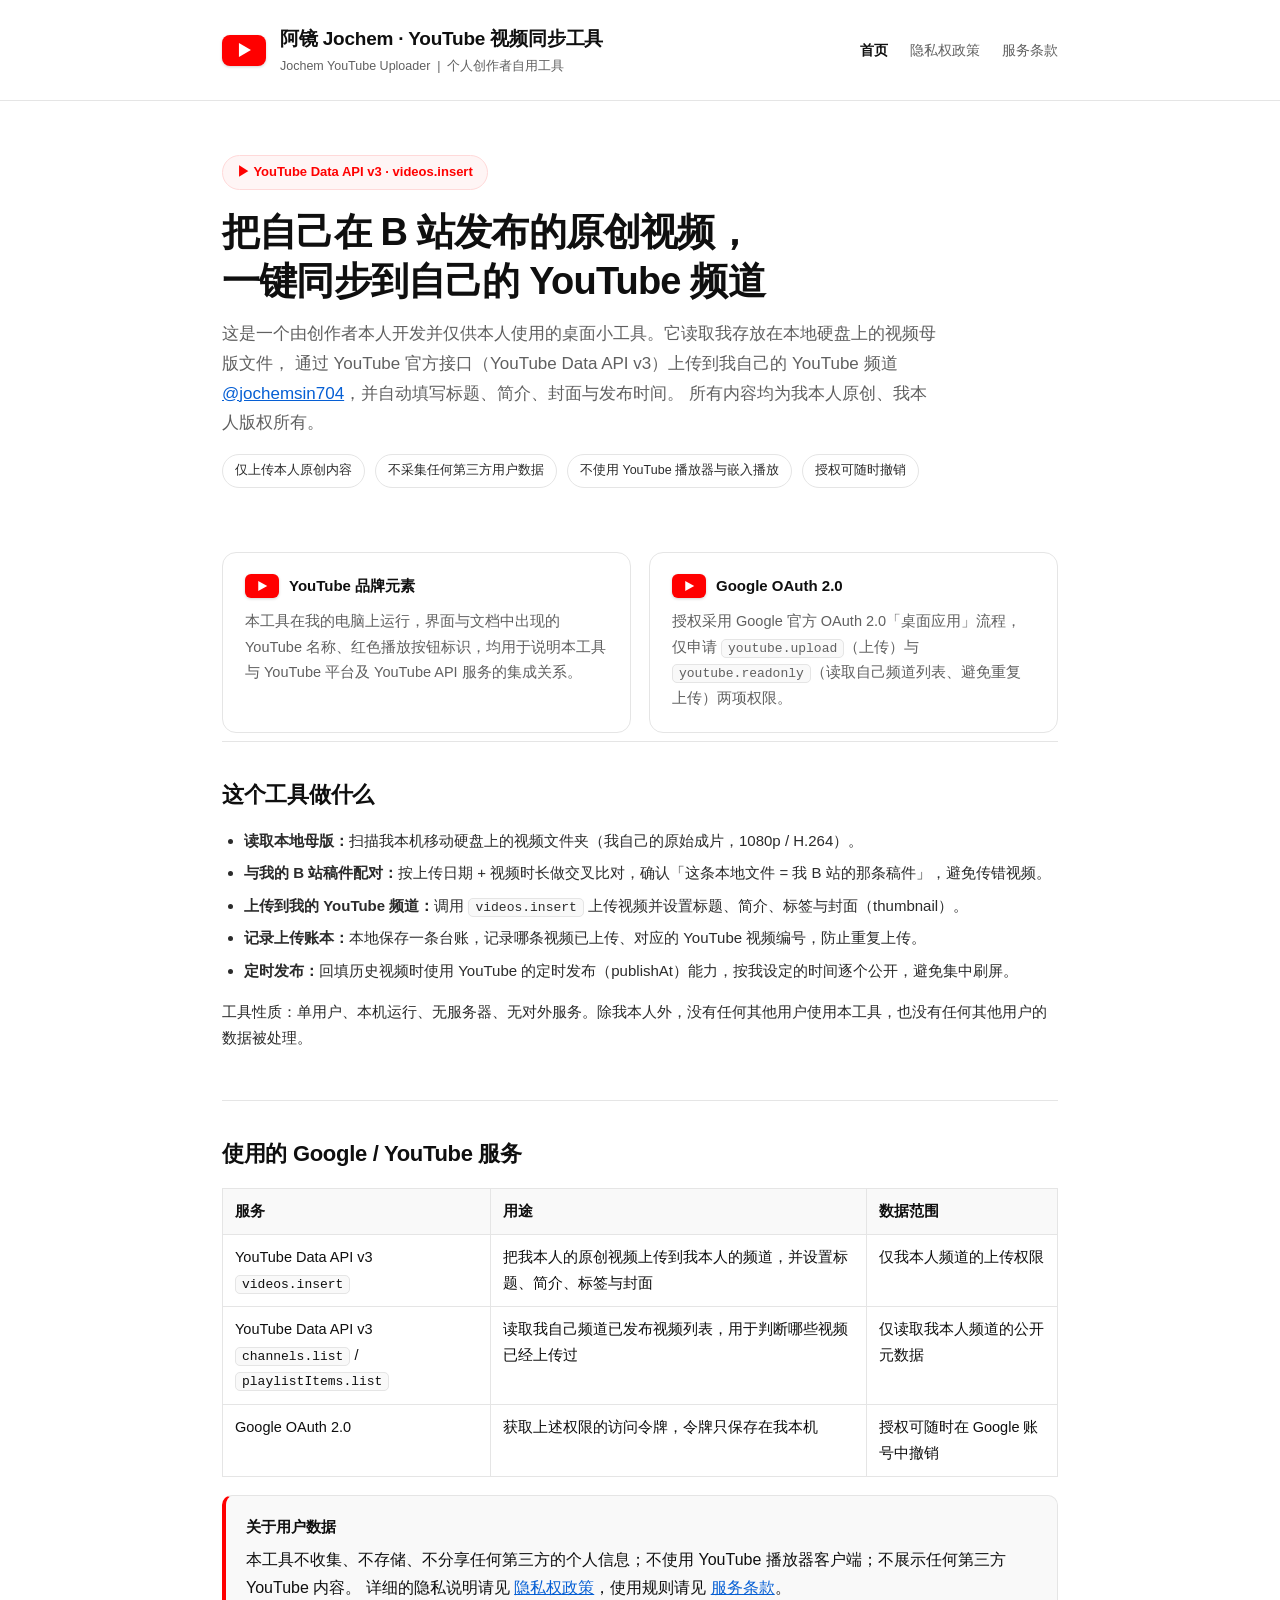
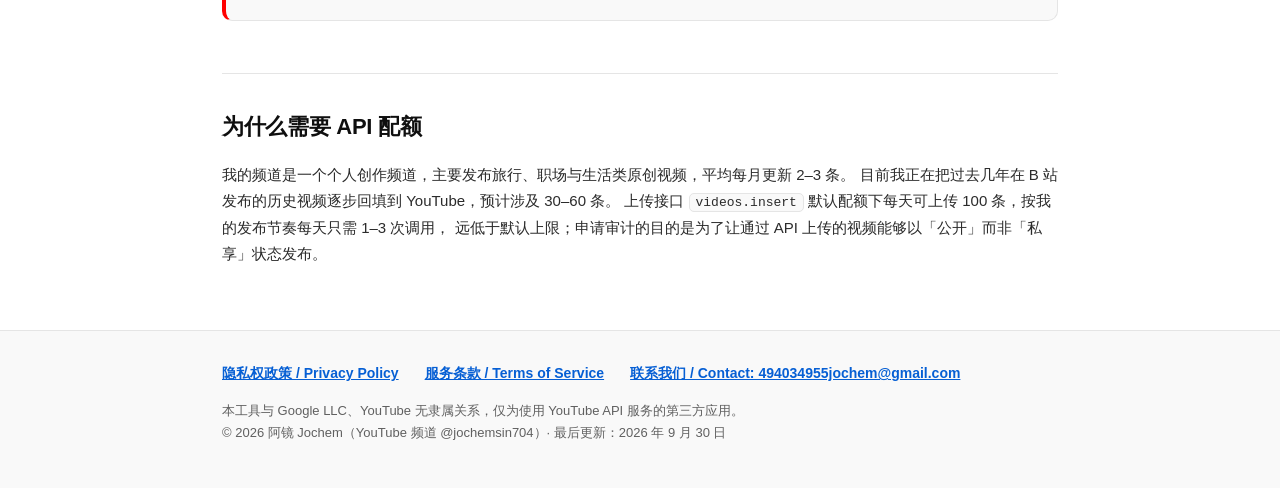
==== index.html @ b495629d "Add privacy policy, terms of service and homepage for Jochem YouTube Uploader" ====
<!DOCTYPE html>
<html lang="zh-CN">
<head>
<meta charset="utf-8">
<meta name="viewport" content="width=device-width,initial-scale=1">
<title>阿镜 Jochem · YouTube 视频同步工具</title>
<link rel="stylesheet" href="style.css">
</head>
<body>
<header class="site">
  <div class="wrap brand">
    <div class="play"></div>
    <div>
      <h1>阿镜 Jochem · YouTube 视频同步工具</h1>
      <div class="sub">Jochem YouTube Uploader &nbsp;|&nbsp; 个人创作者自用工具</div>
    </div>
    <nav class="top">
      <a href="index.html" class="active">首页</a>
      <a href="privacy.html">隐私权政策</a>
      <a href="terms.html">服务条款</a>
    </nav>
  </div>
</header>

<div class="wrap">
  <div class="hero">
    <span class="kicker">▶ YouTube Data API v3 · videos.insert</span>
    <h2>把自己在 B 站发布的原创视频，<br>一键同步到自己的 YouTube 频道</h2>
    <p class="lead">
      这是一个由创作者本人开发并仅供本人使用的桌面小工具。它读取我存放在本地硬盘上的视频母版文件，
      通过 YouTube 官方接口（YouTube Data API v3）上传到我自己的 YouTube 频道
      <a href="https://www.youtube.com/@jochemsin704">@jochemsin704</a>，并自动填写标题、简介、封面与发布时间。
      所有内容均为我本人原创、我本人版权所有。
    </p>
    <div class="badge-row">
      <span class="badge">仅上传本人原创内容</span>
      <span class="badge">不采集任何第三方用户数据</span>
      <span class="badge">不使用 YouTube 播放器与嵌入播放</span>
      <span class="badge">授权可随时撤销</span>
    </div>
  </div>

  <div class="grid">
    <div class="card">
      <div class="yt"><div class="play"></div><span>YouTube 品牌元素</span></div>
      <p>本工具在我的电脑上运行，界面与文档中出现的 YouTube 名称、红色播放按钮标识，均用于说明本工具与 YouTube 平台及 YouTube API 服务的集成关系。</p>
    </div>
    <div class="card">
      <div class="yt"><div class="play"></div><span>Google OAuth 2.0</span></div>
      <p>授权采用 Google 官方 OAuth 2.0「桌面应用」流程，仅申请 <code>youtube.upload</code>（上传）与 <code>youtube.readonly</code>（读取自己频道列表、避免重复上传）两项权限。</p>
    </div>
  </div>

  <section class="block">
    <h2>这个工具做什么</h2>
    <ul>
      <li><strong>读取本地母版：</strong>扫描我本机移动硬盘上的视频文件夹（我自己的原始成片，1080p / H.264）。</li>
      <li><strong>与我的 B 站稿件配对：</strong>按上传日期 + 视频时长做交叉比对，确认「这条本地文件 = 我 B 站的那条稿件」，避免传错视频。</li>
      <li><strong>上传到我的 YouTube 频道：</strong>调用 <code>videos.insert</code> 上传视频并设置标题、简介、标签与封面（thumbnail）。</li>
      <li><strong>记录上传账本：</strong>本地保存一条台账，记录哪条视频已上传、对应的 YouTube 视频编号，防止重复上传。</li>
      <li><strong>定时发布：</strong>回填历史视频时使用 YouTube 的定时发布（publishAt）能力，按我设定的时间逐个公开，避免集中刷屏。</li>
    </ul>
    <p class="muted">工具性质：单用户、本机运行、无服务器、无对外服务。除我本人外，没有任何其他用户使用本工具，也没有任何其他用户的数据被处理。</p>
  </section>

  <section class="block">
    <h2>使用的 Google / YouTube 服务</h2>
    <table>
      <tr><th>服务</th><th>用途</th><th>数据范围</th></tr>
      <tr>
        <td>YouTube Data API v3<br><code>videos.insert</code></td>
        <td>把我本人的原创视频上传到我本人的频道，并设置标题、简介、标签与封面</td>
        <td>仅我本人频道的上传权限</td>
      </tr>
      <tr>
        <td>YouTube Data API v3<br><code>channels.list</code> / <code>playlistItems.list</code></td>
        <td>读取我自己频道已发布视频列表，用于判断哪些视频已经上传过</td>
        <td>仅读取我本人频道的公开元数据</td>
      </tr>
      <tr>
        <td>Google OAuth 2.0</td>
        <td>获取上述权限的访问令牌，令牌只保存在我本机</td>
        <td>授权可随时在 Google 账号中撤销</td>
      </tr>
    </table>
    <div class="callout">
      <strong>关于用户数据</strong>
      本工具不收集、不存储、不分享任何第三方的个人信息；不使用 YouTube 播放器客户端；不展示任何第三方 YouTube 内容。
      详细的隐私说明请见 <a href="privacy.html">隐私权政策</a>，使用规则请见 <a href="terms.html">服务条款</a>。
    </div>
  </section>

  <section class="block">
    <h2>为什么需要 API 配额</h2>
    <p>
      我的频道是一个个人创作频道，主要发布旅行、职场与生活类原创视频，平均每月更新 2–3 条。
      目前我正在把过去几年在 B 站发布的历史视频逐步回填到 YouTube，预计涉及 30–60 条。
      上传接口 <code>videos.insert</code> 默认配额下每天可上传 100 条，按我的发布节奏每天只需 1–3 次调用，
      远低于默认上限；申请审计的目的是为了让通过 API 上传的视频能够以「公开」而非「私享」状态发布。
    </p>
  </section>
</div>

<footer class="site">
  <div class="wrap">
    <div class="links">
      <a href="privacy.html">隐私权政策 / Privacy Policy</a>
      <a href="terms.html">服务条款 / Terms of Service</a>
      <a href="mailto:494034955jochem@gmail.com">联系我们 / Contact: 494034955jochem@gmail.com</a>
    </div>
    <div class="meta">
      本工具与 Google LLC、YouTube 无隶属关系，仅为使用 YouTube API 服务的第三方应用。<br>
      © 2026 阿镜 Jochem（YouTube 频道 @jochemsin704）· 最后更新：2026 年 9 月 30 日
    </div>
  </div>
</footer>
</body>
</html>
---- style.css ----
:root{
  --red:#FF0000;
  --ink:#0f0f0f;
  --muted:#606060;
  --line:#e5e5e5;
  --bg:#ffffff;
  --soft:#f9f9f9;
}
*{box-sizing:border-box;}
body{
  margin:0;
  font-family:-apple-system,"PingFang SC","Helvetica Neue","Microsoft YaHei",sans-serif;
  color:var(--ink);
  background:var(--bg);
  line-height:1.75;
  -webkit-font-smoothing:antialiased;
}
.wrap{max-width:900px;margin:0 auto;padding:0 32px;}
header.site{
  border-bottom:1px solid var(--line);
  padding:22px 0;
  position:sticky;top:0;background:rgba(255,255,255,.96);backdrop-filter:blur(8px);z-index:10;
}
.brand{display:flex;align-items:center;gap:14px;}
.play{
  width:44px;height:31px;background:var(--red);border-radius:8px;position:relative;flex:0 0 auto;
  box-shadow:0 1px 3px rgba(0,0,0,.18);
}
.play::after{
  content:"";position:absolute;left:50%;top:50%;transform:translate(-42%,-50%);
  border-style:solid;border-width:7px 0 7px 12px;border-color:transparent transparent transparent #fff;
}
.brand h1{font-size:19px;margin:0;font-weight:700;letter-spacing:-.2px;}
.brand .sub{font-size:12.5px;color:var(--muted);margin-top:1px;}
nav.top{margin-left:auto;display:flex;gap:22px;font-size:14px;}
nav.top a{color:var(--muted);text-decoration:none;}
nav.top a:hover{color:var(--ink);}
nav.top a.active{color:var(--ink);font-weight:600;}

.hero{padding:54px 0 34px;}
.hero .kicker{
  display:inline-flex;align-items:center;gap:8px;font-size:13px;color:var(--red);
  background:#fff5f5;border:1px solid #ffd9d9;border-radius:999px;padding:5px 14px;font-weight:600;
}
.hero h2{font-size:38px;line-height:1.28;margin:18px 0 14px;letter-spacing:-.8px;}
.hero p.lead{font-size:17px;color:var(--muted);margin:0;max-width:720px;}

.grid{display:grid;grid-template-columns:1fr 1fr;gap:18px;margin:30px 0 8px;}
.card{
  border:1px solid var(--line);border-radius:14px;padding:20px 22px;background:#fff;
}
.card h3{margin:0 0 8px;font-size:16px;}
.card p{margin:0;font-size:14.5px;color:var(--muted);}
.card .yt{display:flex;align-items:center;gap:10px;margin-bottom:10px;}
.card .yt .play{width:34px;height:24px;border-radius:6px;}
.card .yt .play::after{border-width:5px 0 5px 9px;}
.card .yt span{font-weight:700;font-size:15px;}

section.block{padding:34px 0;border-top:1px solid var(--line);}
section.block h2{font-size:22px;margin:0 0 14px;letter-spacing:-.3px;}
section.block h3{font-size:16px;margin:24px 0 8px;}
section.block p,section.block li{font-size:15px;color:#2b2b2b;}
section.block ul{padding-left:22px;margin:10px 0;}
section.block li{margin:6px 0;}
.muted{color:var(--muted);font-size:13.5px;}
code{background:var(--soft);border:1px solid var(--line);border-radius:5px;padding:1px 6px;font-size:13px;}
a{color:#065fd4;}
.callout{
  background:var(--soft);border:1px solid var(--line);border-left:4px solid var(--red);
  border-radius:10px;padding:18px 20px;margin:18px 0;
}
.callout strong{display:block;margin-bottom:6px;font-size:15px;}
table{width:100%;border-collapse:collapse;margin:14px 0;font-size:14.5px;}
th,td{border:1px solid var(--line);padding:10px 12px;text-align:left;vertical-align:top;}
th{background:var(--soft);font-weight:600;}
footer.site{
  border-top:1px solid var(--line);margin-top:14px;padding:30px 0 46px;background:var(--soft);
}
footer.site .links{display:flex;flex-wrap:wrap;gap:26px;font-size:14px;margin-bottom:14px;}
footer.site .links a{font-weight:600;}
footer.site .meta{font-size:13px;color:var(--muted);}
.badge-row{display:flex;gap:10px;flex-wrap:wrap;margin-top:16px;}
.badge{font-size:12.5px;color:#2b2b2b;border:1px solid var(--line);border-radius:999px;padding:5px 12px;background:#fff;}
@media (max-width:720px){
  .grid{grid-template-columns:1fr;}
  .hero h2{font-size:28px;}
  nav.top{display:none;}
}
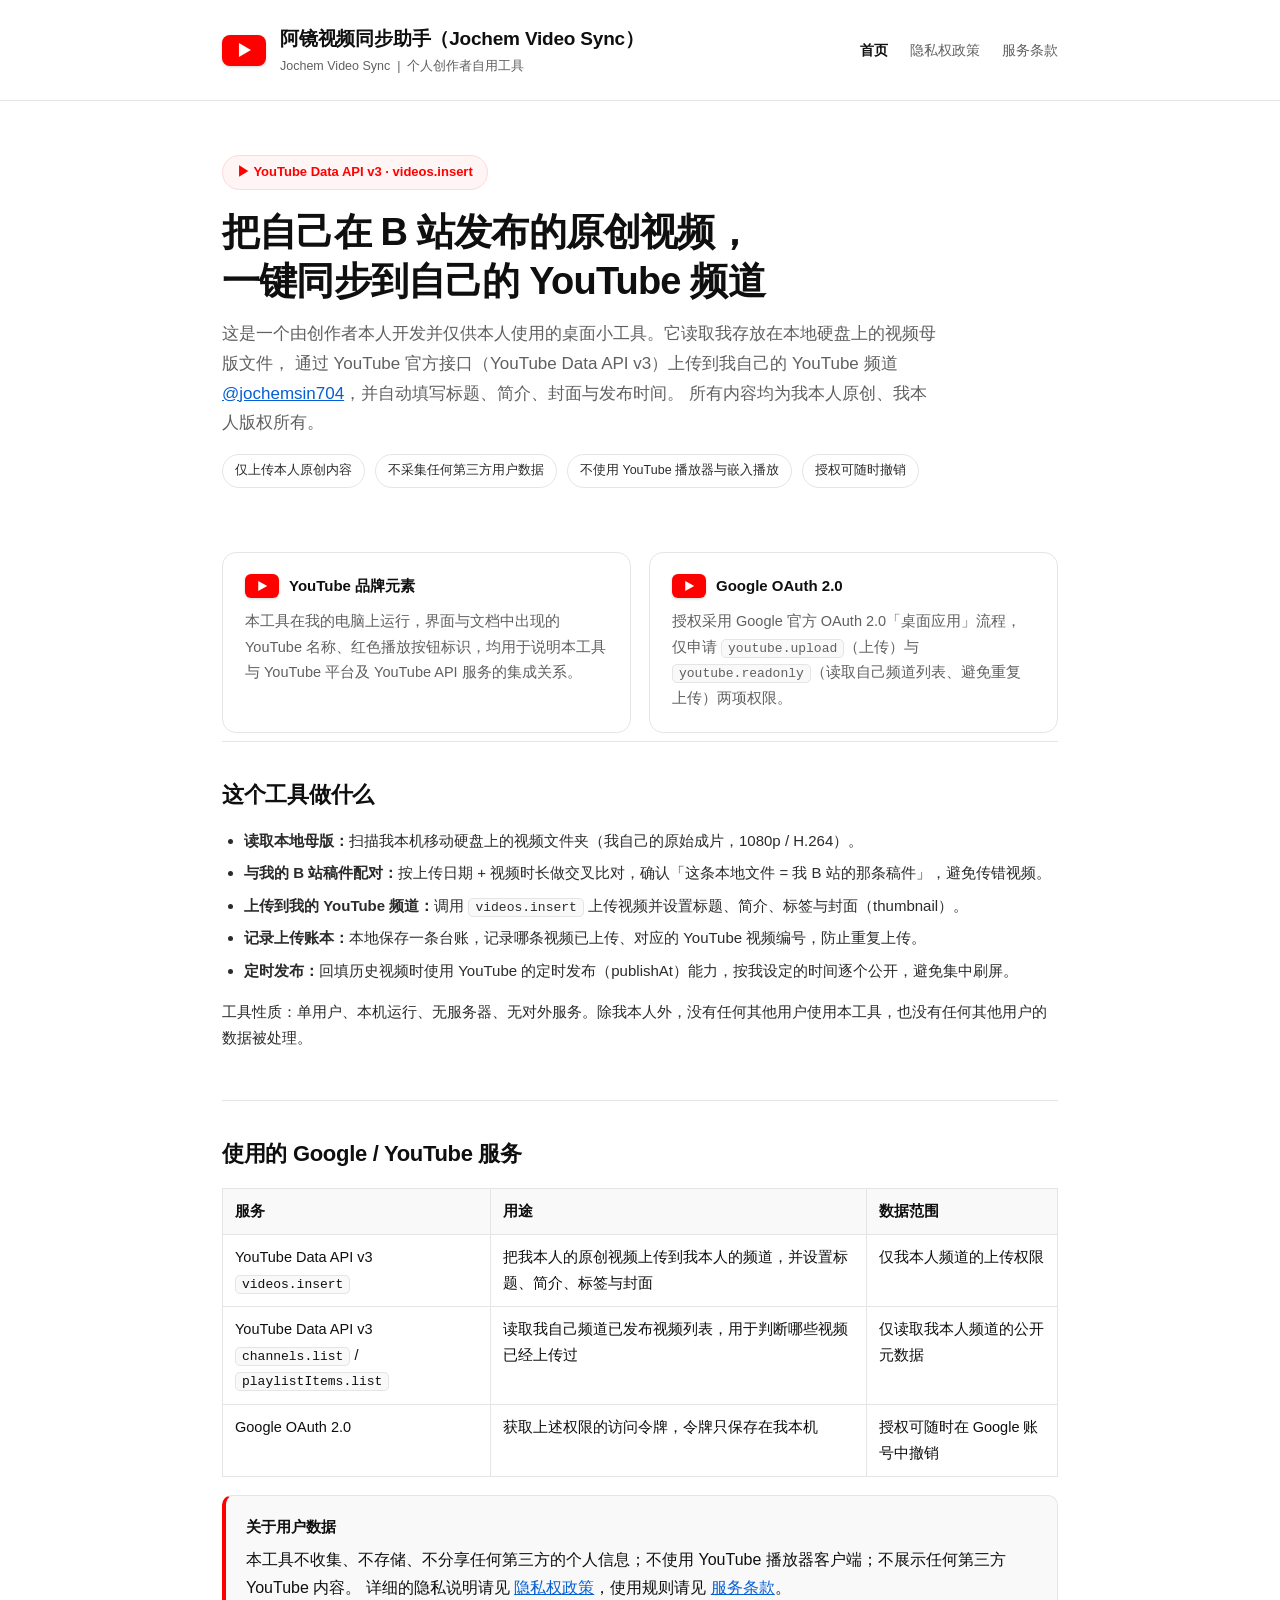
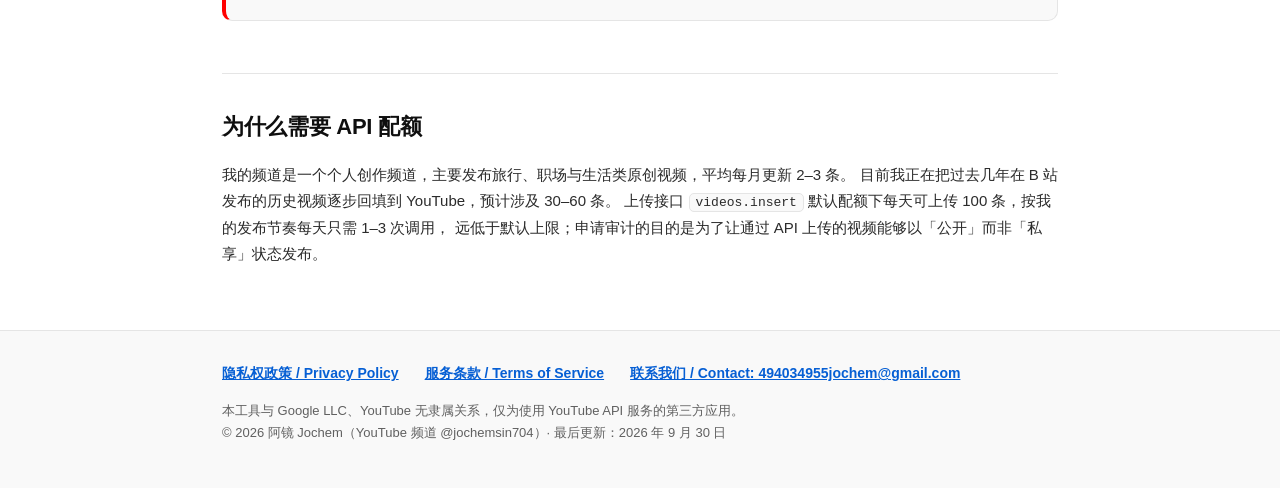
==== commit 634dd8ed: "Rename API client to avoid YouTube trademark in app name" ====
--- a/index.html
+++ b/index.html
@@ -3,7 +3,7 @@
 <head>
 <meta charset="utf-8">
 <meta name="viewport" content="width=device-width,initial-scale=1">
-<title>阿镜 Jochem · YouTube 视频同步工具</title>
+<title>阿镜视频同步助手（Jochem Video Sync）</title>
 <link rel="stylesheet" href="style.css">
 </head>
 <body>
@@ -11,8 +11,8 @@
   <div class="wrap brand">
     <div class="play"></div>
     <div>
-      <h1>阿镜 Jochem · YouTube 视频同步工具</h1>
-      <div class="sub">Jochem YouTube Uploader &nbsp;|&nbsp; 个人创作者自用工具</div>
+      <h1>阿镜视频同步助手（Jochem Video Sync）</h1>
+      <div class="sub">Jochem Video Sync &nbsp;|&nbsp; 个人创作者自用工具</div>
     </div>
     <nav class="top">
       <a href="index.html" class="active">首页</a>
